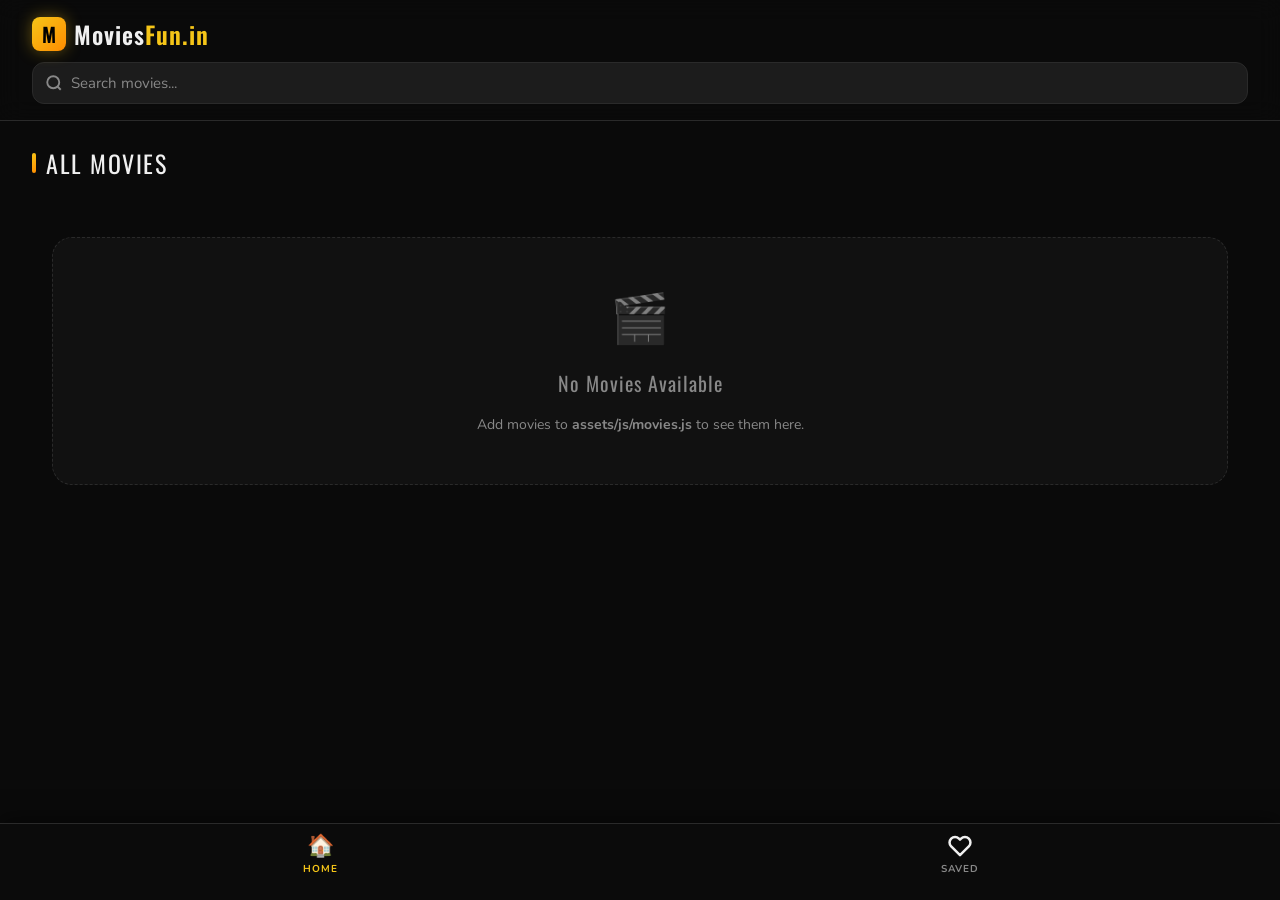
==== index.html @ 2d4340b0 "Update index.html" ====
<!DOCTYPE html>
<html lang="en">
<head>
  <meta charset="UTF-8">
  <meta name="viewport" content="width=device-width, initial-scale=1.0">
  <title>MoviesFun.in -Latest-Movies</title>
  <link rel="stylesheet" href="assets/css/style.css">
  <meta name="description" content="Watch latest movies online for free on MoviesFun.in. High quality streaming and downloads.">
</head>
<body>

<div id="mf-wrap">

  <!-- HEADER -->
  <header id="mf-header">
    <div class="mf-header-top">
      <a class="mf-logo" href="index.html">
        <div class="mf-logo-icon">M</div>
        <span class="mf-logo-text">Movies<span>Fun.in</span></span>
      </a>
    </div>
    <div class="mf-search-bar">
      <svg width="18" height="18" fill="none" viewBox="0 0 24 24" stroke="currentColor" stroke-width="2.5">
        <circle cx="11" cy="11" r="8"/><path d="m21 21-4.35-4.35"/>
      </svg>
      <input type="text" id="mfSearchInput" placeholder="Search movies...">
    </div>
  </header>

  <!-- HOME VIEW -->
  <div id="mf-home-view">

    <!-- SEARCH RESULTS -->
    <div id="mf-search-section">
      <div class="mf-section-header" style="padding-top:24px">
        <div class="mf-section-title">Search Results</div>
        <span class="mf-see-all" id="mfSearchCount"></span>
      </div>
      <div class="mf-grid-section">
        <div class="mf-movies-grid" id="mfSearchGrid"></div>
      </div>
      <div style="height:100px"></div>
    </div>

    <!-- LATEST RELEASES -->
    <div class="mf-section">
      <div class="mf-section-header">
        <div class="mf-section-title">Latest Releases</div>
        <a class="mf-see-all" href="#">See All →</a>
      </div>
      <div class="mf-cards-scroll" id="mfLatestCards">
        <!-- JS rendered -->
      </div>
    </div>

    <!-- ALL MOVIES -->
    <div class="mf-section">
      <div class="mf-section-header">
        <div class="mf-section-title">All Movies</div>
        <span class="mf-see-all" id="mfTotalCount"></span>
      </div>
      <div class="mf-grid-section">
        <div class="mf-movies-grid" id="mfAllGrid">
          <!-- JS rendered -->
        </div>
      </div>
    </div>

    <div style="height: 100px;"></div>
  </div><!-- #mf-home-view -->

  <!-- SAVED VIEW -->
  <div id="mf-saved-view">
    <div class="mf-saved-header">❤️ Liked Movies</div>
    <div class="mf-grid-section">
      <div class="mf-movies-grid" id="mfSavedGrid"></div>
    </div>
    <div style="height: 100px;"></div>
  </div>

  <!-- BOTTOM NAV -->
  <nav class="mf-bottom-nav">
    <div class="mf-nav-item active" id="mf-nav-home" onclick="mfShowHome()">
      <div class="mf-nav-icon">🏠</div>
      <div class="mf-nav-label">Home</div>
    </div>
    <div class="mf-nav-item" id="mf-nav-saved" onclick="mfShowSaved()">
      <div class="mf-nav-icon">
        <svg width="24" height="24" viewBox="0 0 24 24" fill="none" stroke="currentColor" stroke-width="2.5" stroke-linecap="round" stroke-linejoin="round" id="mf-heart-nav"><path d="M20.84 4.61a5.5 5.5 0 0 0-7.78 0L12 5.67l-1.06-1.06a5.5 5.5 0 0 0-7.78 7.78l1.06 1.06L12 21.23l7.78-7.78 1.06-1.06a5.5 5.5 0 0 0 0-7.78z"/></svg>
      </div>
      <div class="mf-nav-label">Saved</div>
    </div>
  </nav>

</div><!-- #mf-wrap -->

<div id="mfToast"></div>

<script src="assets/js/movies.js"></script>
<script src="assets/js/app.js"></script>
</body>
</html>
---- assets/css/style.css ----
@import url('https://fonts.googleapis.com/css2?family=Nunito:wght@400;600;700&family=Oswald:wght@400;600;700&display=swap');

:root {
  --bg: #0a0a0a;
  --surface: #1c1c1c;
  --accent: #f5c518;
  --accent2: #ff4b4b;
  --text: #f0f0f0;
  --muted: #888;
  --border: #2a2a2a;
  --grad: linear-gradient(135deg, #f5c518, #ff8c00);
  --header-height: 120px;
}

/* ── RESET & BASE ── */
* {
  margin: 0;
  padding: 0;
  box-sizing: border-box;
}

html, body {
  background: var(--bg);
  color: var(--text);
  font-family: 'Nunito', sans-serif;
  min-height: 100vh;
  overflow-x: hidden;
  scroll-behavior: smooth;
}

a {
  text-decoration: none;
  color: inherit;
}

button {
  border: none;
  background: none;
  cursor: pointer;
  font-family: inherit;
}

/* ── LAYOUT ── */
#mf-wrap {
  max-width: 1400px;
  margin: 0 auto;
  min-height: 100vh;
  position: relative;
  background: var(--bg);
}

/* ── HEADER ── */
#mf-header {
  position: sticky;
  top: 0;
  z-index: 100;
  background: rgba(10, 10, 10, 0.9);
  backdrop-filter: blur(12px);
  border-bottom: 1px solid var(--border);
  padding: 12px 16px;
  transition: all 0.3s ease;
}

.mf-header-top {
  display: flex;
  align-items: center;
  justify-content: space-between;
}

.mf-logo {
  display: flex;
  align-items: center;
  gap: 8px;
}

.mf-logo-icon {
  width: 34px;
  height: 34px;
  background: var(--grad);
  border-radius: 8px;
  display: flex;
  align-items: center;
  justify-content: center;
  font-family: 'Oswald', sans-serif;
  font-size: 20px;
  color: #000;
  font-weight: 900;
  box-shadow: 0 0 16px rgba(245, 197, 24, 0.4);
}

.mf-logo-text {
  font-family: 'Oswald', sans-serif;
  font-size: 24px;
  letter-spacing: 1px;
  color: var(--text);
  font-weight: 600;
}

.mf-logo-text span {
  color: var(--accent);
}

.mf-search-bar {
  margin-top: 10px;
  display: flex;
  align-items: center;
  background: var(--surface);
  border: 1px solid var(--border);
  border-radius: 12px;
  padding: 0 12px;
  gap: 8px;
  transition: all 0.3s cubic-bezier(0.4, 0, 0.2, 1);
}

.mf-search-bar:focus-within {
  border-color: var(--accent);
  box-shadow: 0 0 0 4px rgba(245, 197, 24, 0.1);
  background: #252525;
}

.mf-search-bar input {
  flex: 1;
  background: none;
  border: none;
  outline: none;
  color: var(--text);
  font-family: 'Nunito', sans-serif;
  font-size: 15px;
  padding: 10px 0;
}

.mf-search-bar input::placeholder {
  color: var(--muted);
}

.mf-search-bar svg {
  color: var(--muted);
  flex-shrink: 0;
}

/* ── SECTIONS ── */
.mf-section {
  margin: 24px 0 0;
  animation: mfFadeUp 0.6s cubic-bezier(0.2, 0.8, 0.2, 1) both;
}

.mf-section-header {
  display: flex;
  align-items: center;
  justify-content: space-between;
  padding: 0 16px;
  margin-bottom: 16px;
}

.mf-section-title {
  font-family: 'Oswald', sans-serif;
  font-size: 20px;
  letter-spacing: 1.5px;
  display: flex;
  align-items: center;
  gap: 10px;
  color: var(--text);
  text-transform: uppercase;
}

.mf-section-title::before {
  content: '';
  width: 4px;
  height: 20px;
  background: var(--grad);
  border-radius: 2px;
}

.mf-see-all {
  font-size: 12px;
  color: var(--accent);
  font-weight: 700;
  letter-spacing: 1px;
  text-transform: uppercase;
  transition: opacity 0.2s;
}

.mf-see-all:hover {
  opacity: 0.8;
}

/* ── HORIZONTAL CARDS ── */
.mf-cards-scroll {
  display: flex;
  gap: 12px;
  padding: 0 16px 8px;
  overflow-x: auto;
  scrollbar-width: none;
  -ms-overflow-style: none;
}

.mf-cards-scroll::-webkit-scrollbar {
  display: none;
}

.mf-movie-card {
  flex-shrink: 0;
  width: 140px;
  transition: transform 0.3s cubic-bezier(0.4, 0, 0.2, 1);
}

.mf-movie-card:hover {
  transform: translateY(-4px);
}

.mf-card-poster {
  width: 100%;
  aspect-ratio: 2/3;
  border-radius: 12px;
  overflow: hidden;
  position: relative;
  background: var(--surface);
  border: 1px solid var(--border);
  box-shadow: 0 4px 12px rgba(0, 0, 0, 0.3);
}

.mf-card-poster img {
  width: 100%;
  height: 100%;
  object-fit: cover;
  transition: transform 0.5s ease;
}

.mf-movie-card:hover .mf-card-poster img {
  transform: scale(1.1);
}

.mf-card-overlay {
  position: absolute;
  inset: 0;
  background: linear-gradient(to top, rgba(0, 0, 0, 0.8) 0%, transparent 60%);
  opacity: 0;
  transition: opacity 0.3s;
  display: flex;
  align-items: center;
  justify-content: center;
}

.mf-movie-card:hover .mf-card-overlay {
  opacity: 1;
}

.mf-play-btn {
  width: 44px;
  height: 44px;
  background: var(--grad);
  border-radius: 50%;
  display: flex;
  align-items: center;
  justify-content: center;
  color: #000;
  font-size: 16px;
  transform: scale(0.8);
  transition: transform 0.3s;
}

.mf-movie-card:hover .mf-play-btn {
  transform: scale(1);
}

.mf-card-badge {
  position: absolute;
  top: 8px;
  left: 8px;
  background: var(--accent2);
  color: #fff;
  font-size: 10px;
  font-weight: 800;
  padding: 2px 8px;
  border-radius: 4px;
  text-transform: uppercase;
  z-index: 2;
}

.mf-card-badge.hd {
  background: rgba(0, 0, 0, 0.7);
  color: var(--accent);
  border: 1px solid var(--accent);
  left: auto;
  right: 8px;
}

.mf-card-info {
  padding: 10px 4px 0;
}

.mf-card-title {
  font-size: 14px;
  font-weight: 700;
  white-space: nowrap;
  overflow: hidden;
  text-overflow: ellipsis;
  color: var(--text);
}

.mf-card-year {
  font-size: 12px;
  color: var(--accent);
  font-weight: 600;
  margin-top: 2px;
}

/* ── GRID ── */
.mf-grid-section {
  padding: 0 16px;
}

.mf-movies-grid {
  display: grid;
  grid-template-columns: repeat(2, 1fr);
  gap: 12px;
}

.mf-grid-card {
  transition: transform 0.3s;
}

.mf-grid-card:hover {
  transform: translateY(-4px);
}

.mf-grid-poster {
  width: 100%;
  aspect-ratio: 2/3;
  border-radius: 10px;
  overflow: hidden;
  position: relative;
  background: var(--surface);
  border: 1px solid var(--border);
  box-shadow: 0 4px 16px rgba(0, 0, 0, 0.5);
}

.mf-grid-poster img {
  width: 100%;
  height: 100%;
  object-fit: cover;
  transition: transform 0.5s ease;
}

.mf-grid-card:hover .mf-grid-poster img {
  transform: scale(1.1);
}

.mf-grid-title {
  font-size: 13px;
  font-weight: 700;
  margin-top: 8px;
  white-space: nowrap;
  overflow: hidden;
  text-overflow: ellipsis;
  color: #fff;
}

.mf-grid-year {
  font-size: 12px;
  color: var(--accent);
  font-weight: 700;
  margin-top: 2px;
}

/* ── SAVE BUTTON ── */
.mf-save-btn {
  position: absolute;
  top: 8px;
  right: 8px;
  width: 32px;
  height: 32px;
  background: rgba(0, 0, 0, 0.6);
  backdrop-filter: blur(8px);
  border-radius: 50%;
  display: flex;
  align-items: center;
  justify-content: center;
  z-index: 5;
  transition: all 0.2s;
  border: 1px solid rgba(255, 255, 255, 0.1);
}

.mf-save-btn:hover {
  background: rgba(0, 0, 0, 0.8);
  transform: scale(1.1);
}

.mf-save-btn svg {
  width: 16px;
  height: 16px;
  fill: none;
  stroke: #fff;
  stroke-width: 2.5;
  transition: all 0.2s;
}

.mf-save-btn.saved {
  background: var(--accent2);
  border-color: var(--accent2);
}

.mf-save-btn.saved svg {
  fill: #fff;
  stroke: #fff;
}

/* ── SEARCH & VIEWS ── */
#mf-search-section, #mf-saved-view {
  display: none;
}

#mf-search-section.active, #mf-saved-view.active {
  display: block;
}

.mf-saved-header {
  display: flex;
  align-items: center;
  gap: 10px;
  padding: 24px 16px 16px;
  font-family: 'Oswald', sans-serif;
  font-size: 22px;
  letter-spacing: 2px;
  color: var(--text);
  text-transform: uppercase;
}

.mf-saved-header::before {
  content: '';
  width: 4px;
  height: 24px;
  background: var(--grad);
  border-radius: 2px;
}

/* ── EMPTY STATES ── */
.mf-empty-wrap {
  padding: 40px 20px;
  grid-column: 1 / -1;
}

.mf-empty-state {
  display: flex;
  flex-direction: column;
  align-items: center;
  justify-content: center;
  padding: 48px 24px;
  gap: 16px;
  text-align: center;
  border: 1px dashed var(--border);
  border-radius: 20px;
  background: rgba(28, 28, 28, 0.4);
}

.mf-empty-icon {
  font-size: 48px;
  opacity: 0.5;
}

.mf-empty-title {
  font-family: 'Oswald', sans-serif;
  font-size: 20px;
  letter-spacing: 1px;
  color: var(--muted);
}

.mf-empty-sub {
  font-size: 14px;
  color: var(--muted);
  line-height: 1.6;
}

/* ── BOTTOM NAV ── */
.mf-bottom-nav {
  position: fixed;
  bottom: 0;
  left: 50%;
  transform: translateX(-50%);
  width: 100%;
  max-width: 1400px;
  background: rgba(12, 12, 12, 0.95);
  backdrop-filter: blur(20px);
  border-top: 1px solid var(--border);
  display: flex;
  padding: 10px 0 24px;
  z-index: 100;
  box-shadow: 0 -4px 20px rgba(0, 0, 0, 0.5);
}

.mf-nav-item {
  flex: 1;
  display: flex;
  flex-direction: column;
  align-items: center;
  gap: 4px;
  transition: transform 0.2s;
}

.mf-nav-item:active {
  transform: scale(0.9);
}

.mf-nav-icon {
  font-size: 22px;
  height: 24px;
  display: flex;
  align-items: center;
}

.mf-nav-label {
  font-size: 10px;
  font-weight: 700;
  color: var(--muted);
  letter-spacing: 1px;
  text-transform: uppercase;
}

.mf-nav-item.active .mf-nav-label {
  color: var(--accent);
}

.mf-nav-item.active .mf-nav-icon svg {
  stroke: var(--accent);
}

/* ── DETAIL PAGE (single.php) ── */
.mfs-wrap {
  max-width: 900px;
  margin: 0 auto;
  padding-bottom: 100px;
  min-height: 100vh;
}

.mfs-topbar {
  position: sticky;
  top: 0;
  z-index: 100;
  background: rgba(10, 10, 10, 0.95);
  backdrop-filter: blur(12px);
  border-bottom: 1px solid var(--border);
  padding: 14px 20px;
  display: flex;
  align-items: center;
  gap: 16px;
}

.mfs-back {
  display: flex;
  align-items: center;
  justify-content: center;
  width: 36px;
  height: 36px;
  background: var(--surface);
  border-radius: 10px;
  color: var(--text);
  border: 1px solid var(--border);
  font-size: 18px;
}

.mfs-topbar-title {
  font-family: 'Oswald', sans-serif;
  font-size: 18px;
  font-weight: 600;
  white-space: nowrap;
  overflow: hidden;
  text-overflow: ellipsis;
  flex: 1;
}

.mfs-hero {
  position: relative;
  width: 100%;
  min-height: 280px;
  display: flex;
  align-items: flex-end;
  padding: 24px;
}

.mfs-backdrop {
  position: absolute;
  inset: 0;
  overflow: hidden;
}

.mfs-backdrop img {
  width: 100%;
  height: 100%;
  object-fit: cover;
  filter: blur(30px) brightness(0.4);
  transform: scale(1.2);
}

.mfs-backdrop-overlay {
  position: absolute;
  inset: 0;
  background: linear-gradient(to bottom, transparent, rgba(10, 10, 10, 1));
}

.mfs-hero-inner {
  position: relative;
  display: flex;
  gap: 20px;
  align-items: flex-end;
  width: 100%;
}

.mfs-poster {
  width: 120px;
  aspect-ratio: 2/3;
  border-radius: 12px;
  overflow: hidden;
  border: 2px solid var(--border);
  box-shadow: 0 12px 40px rgba(0, 0, 0, 0.8);
  background: var(--surface);
}

.mfs-poster img {
  width: 100%;
  height: 100%;
  object-fit: cover;
}

.mfs-info {
  flex: 1;
}

.mfs-title {
  font-family: 'Oswald', sans-serif;
  font-size: 24px;
  font-weight: 700;
  color: #fff;
  margin-bottom: 12px;
  line-height: 1.2;
}

.mfs-badges {
  display: flex;
  flex-wrap: wrap;
  gap: 8px;
}

.mfs-badge {
  background: rgba(28, 28, 28, 0.6);
  border: 1px solid var(--border);
  color: var(--muted);
  font-size: 11px;
  font-weight: 800;
  padding: 4px 10px;
  border-radius: 6px;
  text-transform: uppercase;
}

.mfs-badge.year, .mfs-badge.hd {
  color: var(--accent);
  border-color: var(--accent);
}

.mfs-content {
  padding: 32px 20px;
}

.mfs-content-body {
  color: #ccc;
  font-size: 16px;
  line-height: 1.8;
}

.mfs-content-body p {
  margin-bottom: 20px;
}

.mfs-content-body h1, .mfs-content-body h2, .mfs-content-body h3 {
  font-family: 'Oswald', sans-serif;
  color: #fff;
  margin: 32px 0 16px;
  letter-spacing: 1px;
  text-transform: uppercase;
}

.mfs-content-body a {
  color: var(--accent);
  font-weight: 700;
}

.mfs-content-body iframe, .mfs-content-body video {
  width: 100%;
  aspect-ratio: 16/9;
  border-radius: 16px;
  margin: 24px 0;
  border: 1px solid var(--border);
  box-shadow: 0 8px 32px rgba(0, 0, 0, 0.4);
}

/* ── UTILS ── */
.hidden { display: none !important; }

@keyframes mfFadeUp {
  from { opacity: 0; transform: translateY(20px); }
  to { opacity: 1; transform: translateY(0); }
}

/* ── RESPONSIVE ── */
@media (min-width: 768px) {
  #mf-header { padding: 16px 32px; }
  .mf-section-header { padding: 0 32px; }
  .mf-section-title { font-size: 24px; }
  .mf-grid-section { padding: 0 32px; }
  .mf-cards-scroll { gap: 20px; padding: 0 32px 12px; }
  .mf-movie-card { width: 180px; }
  .mf-movies-grid { grid-template-columns: repeat(4, 1fr); gap: 20px; }
  .mfs-wrap { padding-top: 40px; }
  .mfs-poster { width: 180px; }
  .mfs-title { font-size: 36px; }
}

@media (min-width: 1200px) {
  .mf-movies-grid { grid-template-columns: repeat(6, 1fr); }
}

/* ── TOAST ── */
#mfToast {
  position: fixed;
  bottom: 90px;
  left: 50%;
  transform: translateX(-50%) translateY(10px);
  background: #1a1a1a;
  color: #fff;
  padding: 12px 24px;
  border-radius: 30px;
  font-size: 14px;
  font-weight: 700;
  z-index: 9999;
  pointer-events: none;
  opacity: 0;
  transition: all 0.3s cubic-bezier(0.18, 0.89, 0.32, 1.28);
  border: 1px solid var(--border);
  box-shadow: 0 8px 24px rgba(0,0,0,0.5);
  white-space: nowrap;
}

#mfToast.show {
  opacity: 1;
  transform: translateX(-50%) translateY(0);
}
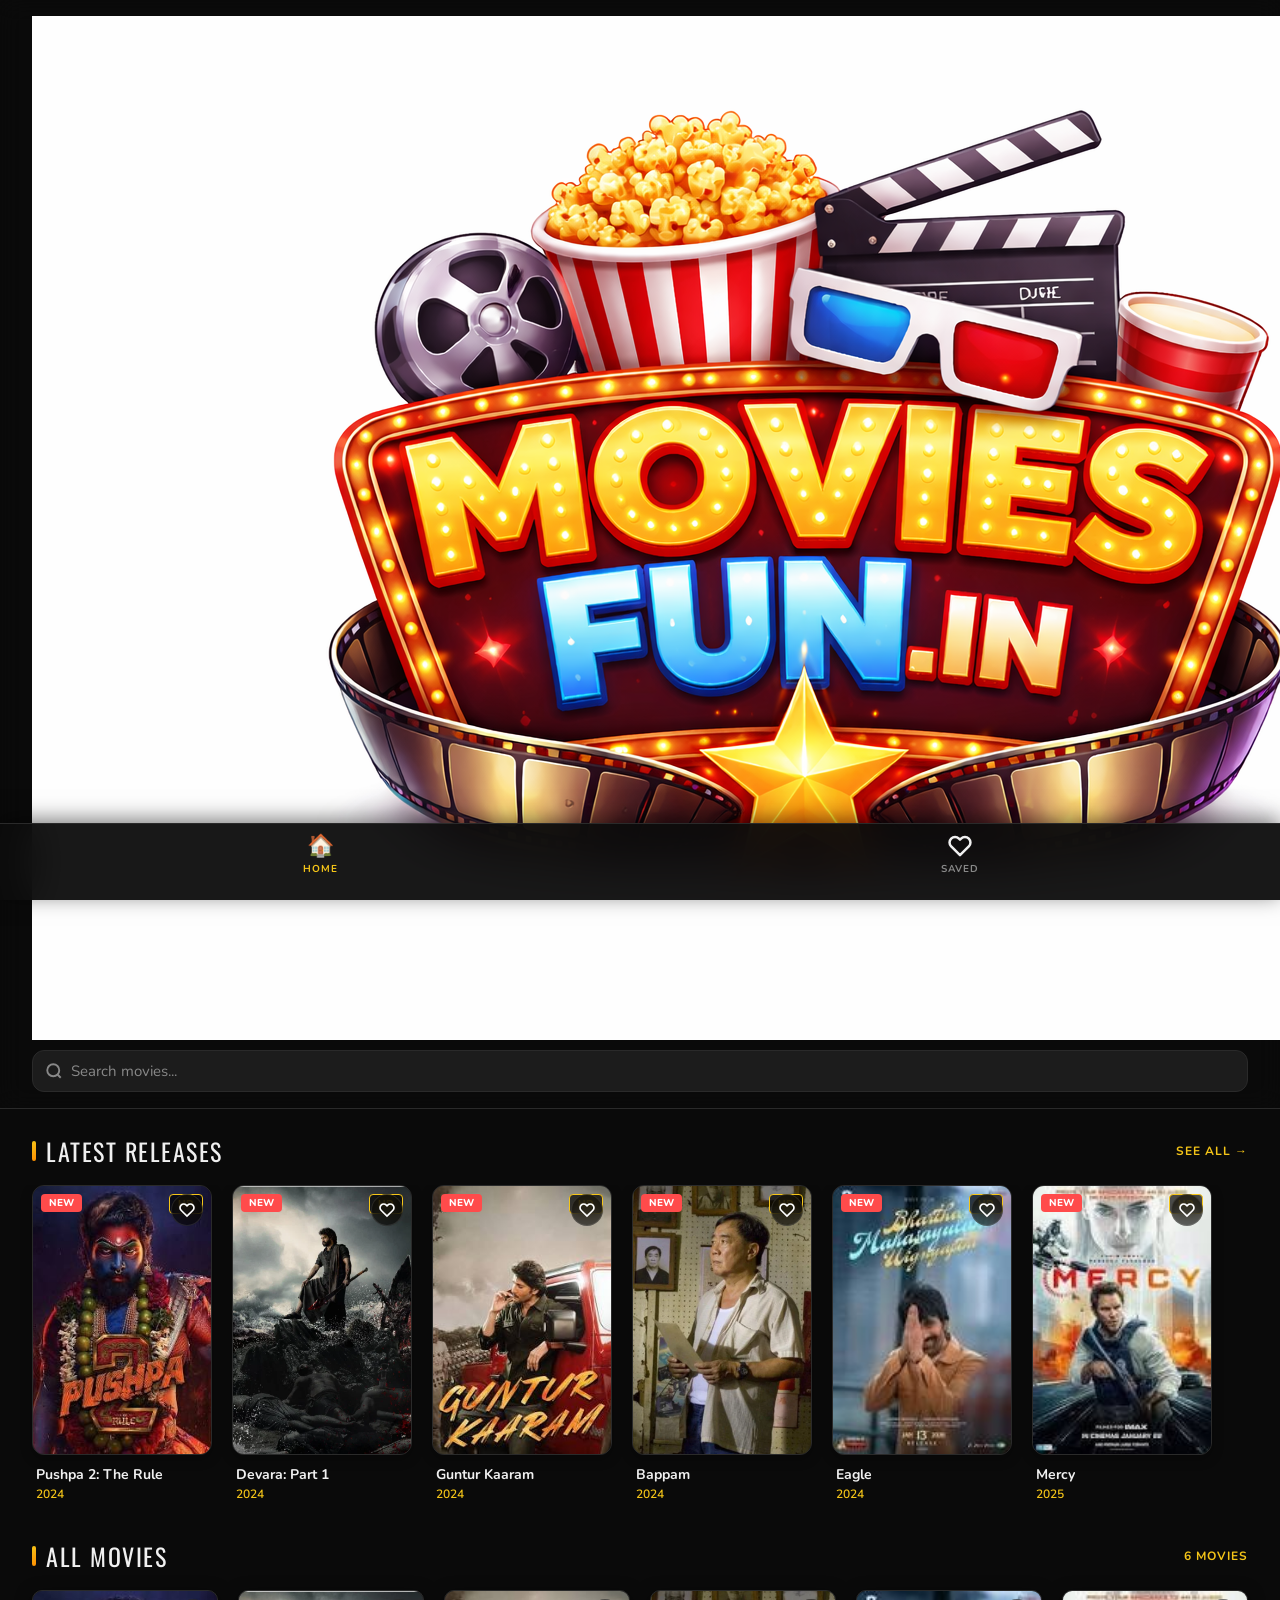
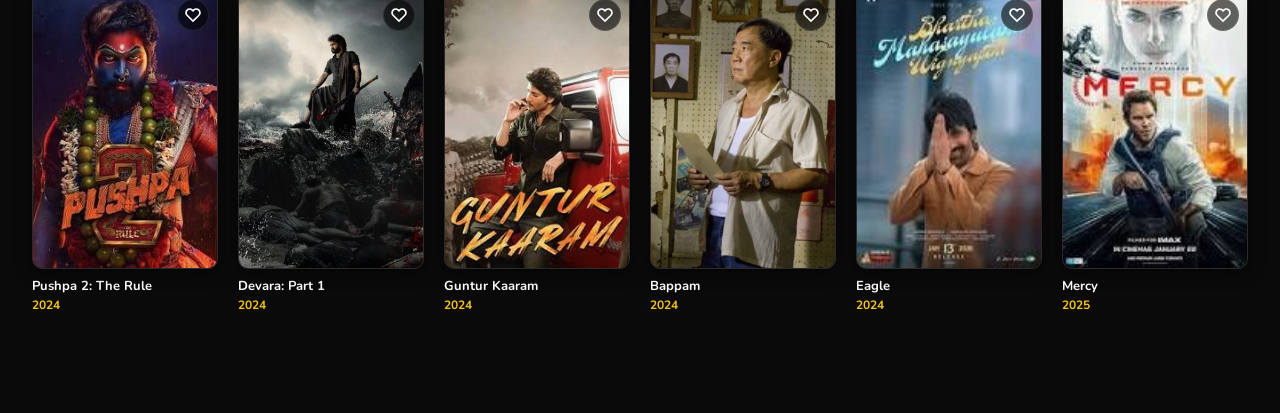
==== commit 9f3d3890: "Integrate Google Analytics and AdSense scripts Added Google Analytics and AdSense scripts to the hea" ====
--- a/index.html
+++ b/index.html
@@ -1,6 +1,17 @@
 <!DOCTYPE html>
 <html lang="en">
 <head>
+     <!-- Google tag (gtag.js) -->
+<script async src="https://www.googletagmanager.com/gtag/js?id=G-2K7Y53VW21"></script>
+<script>
+  window.dataLayer = window.dataLayer || [];
+  function gtag(){dataLayer.push(arguments);}
+  gtag('js', new Date());
+
+  gtag('config', 'G-2K7Y53VW21');
+</script>
+<script async src="https://pagead2.googlesyndication.com/pagead/js/adsbygoogle.js?client=ca-pub-8710423330759174"
+     crossorigin="anonymous"></script>
   <meta charset="UTF-8">
   <meta name="viewport" content="width=device-width, initial-scale=1.0">
   <title>MoviesFun.in -Latest-Movies</title>
@@ -15,8 +26,7 @@
   <header id="mf-header">
     <div class="mf-header-top">
       <a class="mf-logo" href="index.html">
-        <div class="mf-logo-icon">M</div>
-        <span class="mf-logo-text">Movies<span>Fun.in</span></span>
+        <img src="assets/img/logo.png" alt="MoviesFun.in Logo">
       </a>
     </div>
     <div class="mf-search-bar">
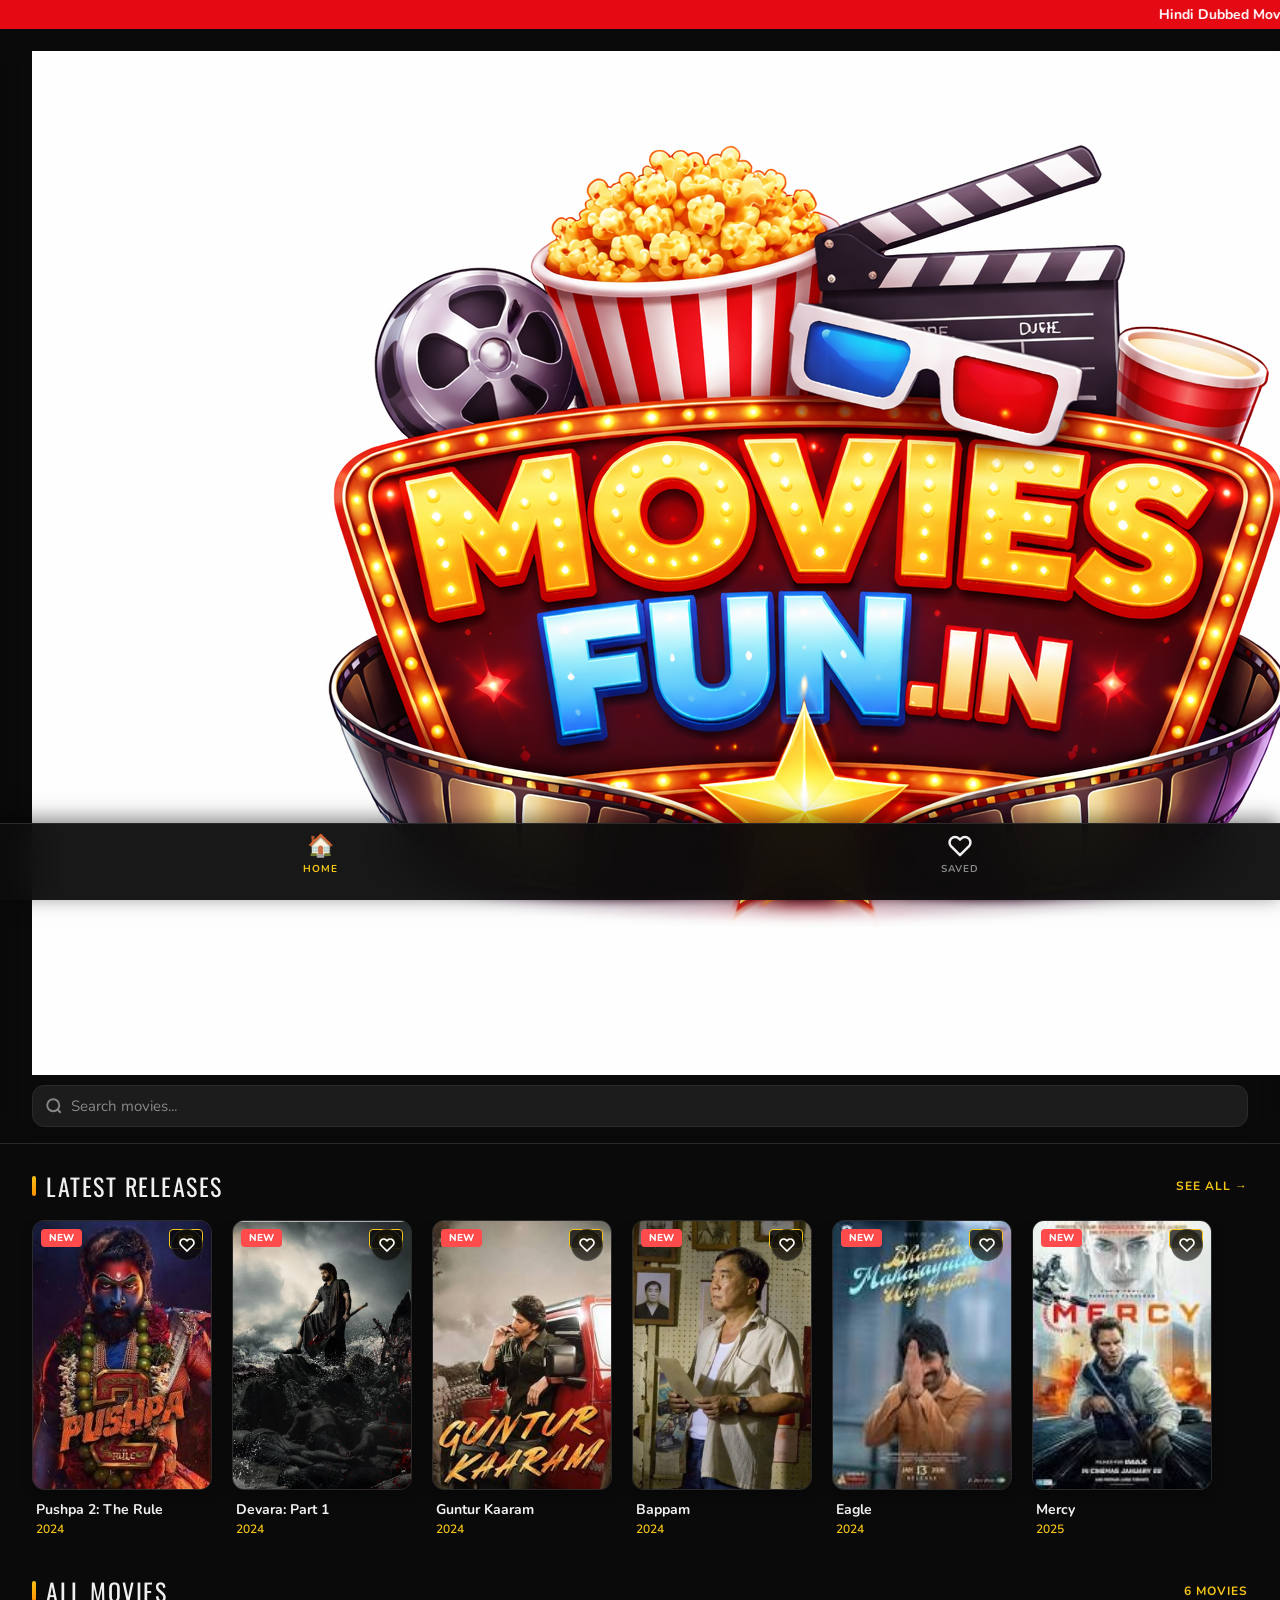
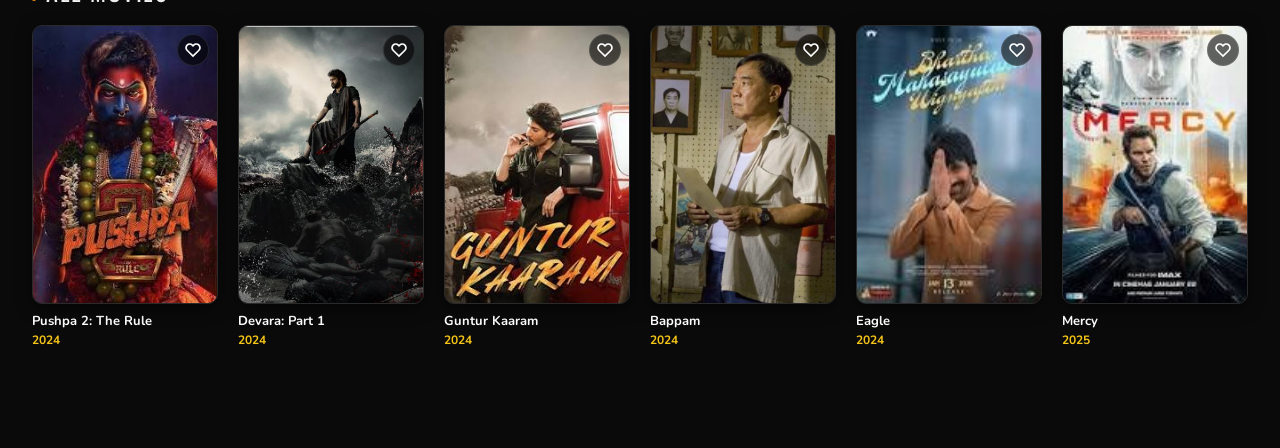
==== commit 4f253426: "Add scrolling marquee for Hindi Dubbed Movies" ====
--- a/index.html
+++ b/index.html
@@ -21,6 +21,11 @@
 <body>
 
 <div id="mf-wrap">
+
+  <!-- Scrolling Text -->
+  <marquee style="background-color: #e50914; color: white; padding: 5px 0; font-weight: bold; font-size: 14px;">
+    Hindi Dubbed Movies &nbsp;&nbsp;&nbsp;&nbsp;&nbsp;&nbsp;&nbsp;&nbsp; &bull; &nbsp;&nbsp;&nbsp;&nbsp;&nbsp;&nbsp;&nbsp;&nbsp; Hindi Dubbed Movies &nbsp;&nbsp;&nbsp;&nbsp;&nbsp;&nbsp;&nbsp;&nbsp; &bull; &nbsp;&nbsp;&nbsp;&nbsp;&nbsp;&nbsp;&nbsp;&nbsp; Hindi Dubbed Movies &nbsp;&nbsp;&nbsp;&nbsp;&nbsp;&nbsp;&nbsp;&nbsp; &bull; &nbsp;&nbsp;&nbsp;&nbsp;&nbsp;&nbsp;&nbsp;&nbsp; Hindi Dubbed Movies &nbsp;&nbsp;&nbsp;&nbsp;&nbsp;&nbsp;&nbsp;&nbsp; &bull; &nbsp;&nbsp;&nbsp;&nbsp;&nbsp;&nbsp;&nbsp;&nbsp; Hindi Dubbed Movies &nbsp;&nbsp;&nbsp;&nbsp;&nbsp;&nbsp;&nbsp;&nbsp; &bull; &nbsp;&nbsp;&nbsp;&nbsp;&nbsp;&nbsp;&nbsp;&nbsp; Hindi Dubbed Movies &nbsp;&nbsp;&nbsp;&nbsp;&nbsp;&nbsp;&nbsp;&nbsp; &bull; &nbsp;&nbsp;&nbsp;&nbsp;&nbsp;&nbsp;&nbsp;&nbsp; Hindi Dubbed Movies &nbsp;&nbsp;&nbsp;&nbsp;&nbsp;&nbsp;&nbsp;&nbsp; &bull; &nbsp;&nbsp;&nbsp;&nbsp;&nbsp;&nbsp;&nbsp;&nbsp; Hindi Dubbed Movies
+  </marquee>
 
   <!-- HEADER -->
   <header id="mf-header">
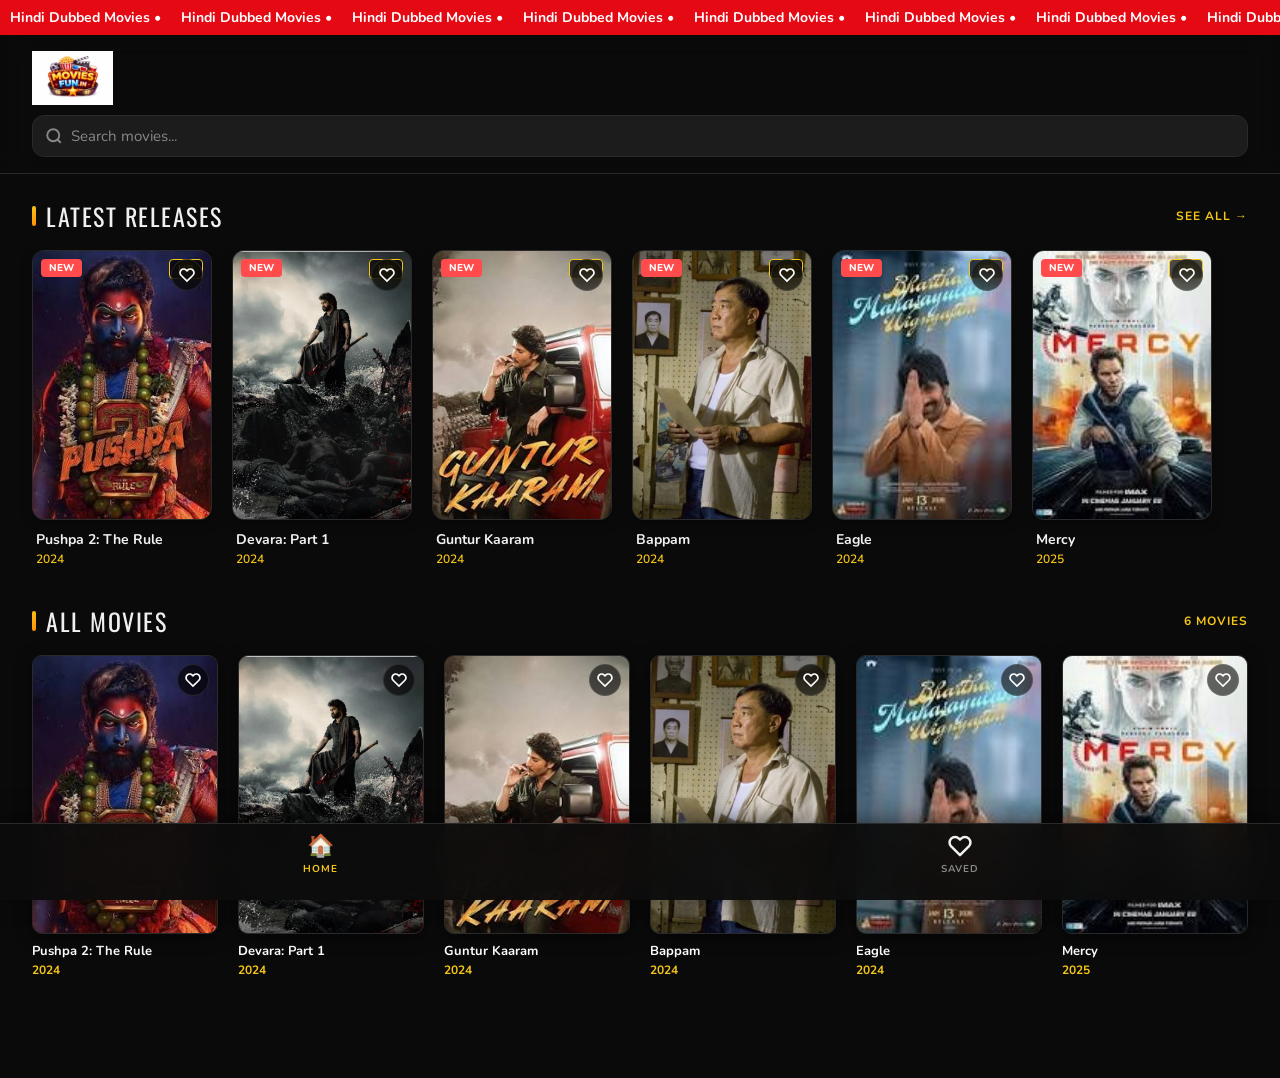
==== commit a0e9aa31: "Improve scrolling marquee: continuous CSS animation, faster speed for mobile" ====
--- a/index.html
+++ b/index.html
@@ -22,10 +22,25 @@
 
 <div id="mf-wrap">
 
-  <!-- Scrolling Text -->
-  <marquee style="background-color: #e50914; color: white; padding: 5px 0; font-weight: bold; font-size: 14px;">
-    Hindi Dubbed Movies &nbsp;&nbsp;&nbsp;&nbsp;&nbsp;&nbsp;&nbsp;&nbsp; &bull; &nbsp;&nbsp;&nbsp;&nbsp;&nbsp;&nbsp;&nbsp;&nbsp; Hindi Dubbed Movies &nbsp;&nbsp;&nbsp;&nbsp;&nbsp;&nbsp;&nbsp;&nbsp; &bull; &nbsp;&nbsp;&nbsp;&nbsp;&nbsp;&nbsp;&nbsp;&nbsp; Hindi Dubbed Movies &nbsp;&nbsp;&nbsp;&nbsp;&nbsp;&nbsp;&nbsp;&nbsp; &bull; &nbsp;&nbsp;&nbsp;&nbsp;&nbsp;&nbsp;&nbsp;&nbsp; Hindi Dubbed Movies &nbsp;&nbsp;&nbsp;&nbsp;&nbsp;&nbsp;&nbsp;&nbsp; &bull; &nbsp;&nbsp;&nbsp;&nbsp;&nbsp;&nbsp;&nbsp;&nbsp; Hindi Dubbed Movies &nbsp;&nbsp;&nbsp;&nbsp;&nbsp;&nbsp;&nbsp;&nbsp; &bull; &nbsp;&nbsp;&nbsp;&nbsp;&nbsp;&nbsp;&nbsp;&nbsp; Hindi Dubbed Movies &nbsp;&nbsp;&nbsp;&nbsp;&nbsp;&nbsp;&nbsp;&nbsp; &bull; &nbsp;&nbsp;&nbsp;&nbsp;&nbsp;&nbsp;&nbsp;&nbsp; Hindi Dubbed Movies &nbsp;&nbsp;&nbsp;&nbsp;&nbsp;&nbsp;&nbsp;&nbsp; &bull; &nbsp;&nbsp;&nbsp;&nbsp;&nbsp;&nbsp;&nbsp;&nbsp; Hindi Dubbed Movies
-  </marquee>
+  <!-- Continuous Scrolling Text -->
+  <div class="marquee-container">
+    <div class="marquee-content">
+      <span>Hindi Dubbed Movies &bull;</span>
+      <span>Hindi Dubbed Movies &bull;</span>
+      <span>Hindi Dubbed Movies &bull;</span>
+      <span>Hindi Dubbed Movies &bull;</span>
+      <span>Hindi Dubbed Movies &bull;</span>
+      <span>Hindi Dubbed Movies &bull;</span>
+    </div>
+    <div class="marquee-content" aria-hidden="true">
+      <span>Hindi Dubbed Movies &bull;</span>
+      <span>Hindi Dubbed Movies &bull;</span>
+      <span>Hindi Dubbed Movies &bull;</span>
+      <span>Hindi Dubbed Movies &bull;</span>
+      <span>Hindi Dubbed Movies &bull;</span>
+      <span>Hindi Dubbed Movies &bull;</span>
+    </div>
+  </div>
 
   <!-- HEADER -->
   <header id="mf-header">
--- a/assets/css/style.css
+++ b/assets/css/style.css
@@ -73,31 +73,15 @@
   gap: 8px;
 }
 
-.mf-logo-icon {
-  width: 34px;
-  height: 34px;
-  background: var(--grad);
-  border-radius: 8px;
-  display: flex;
-  align-items: center;
-  justify-content: center;
-  font-family: 'Oswald', sans-serif;
-  font-size: 20px;
-  color: #000;
-  font-weight: 900;
-  box-shadow: 0 0 16px rgba(245, 197, 24, 0.4);
-}
-
-.mf-logo-text {
-  font-family: 'Oswald', sans-serif;
-  font-size: 24px;
-  letter-spacing: 1px;
-  color: var(--text);
-  font-weight: 600;
-}
-
-.mf-logo-text span {
-  color: var(--accent);
+.mf-logo img {
+  height: 54px;
+  width: auto;
+  display: block;
+  transition: transform 0.3s ease;
+}
+
+.mf-logo:hover img {
+  transform: scale(1.05);
 }
 
 .mf-search-bar {
@@ -743,3 +727,32 @@
   opacity: 1;
   transform: translateX(-50%) translateY(0);
 }
+
+/* ── CONTINUOUS MARQUEE ── */
+.marquee-container {
+  overflow: hidden;
+  white-space: nowrap;
+  background-color: #e50914;
+  color: white;
+  padding: 8px 0;
+  display: flex;
+  align-items: center;
+  width: 100%;
+}
+
+.marquee-content {
+  display: flex;
+  flex-shrink: 0;
+  animation: scroll-marquee 10s linear infinite;
+  font-weight: bold;
+  font-size: 14px;
+}
+
+.marquee-content span {
+  padding: 0 10px;
+}
+
+@keyframes scroll-marquee {
+  0% { transform: translateX(100%); }
+  100% { transform: translateX(-100%); }
+}
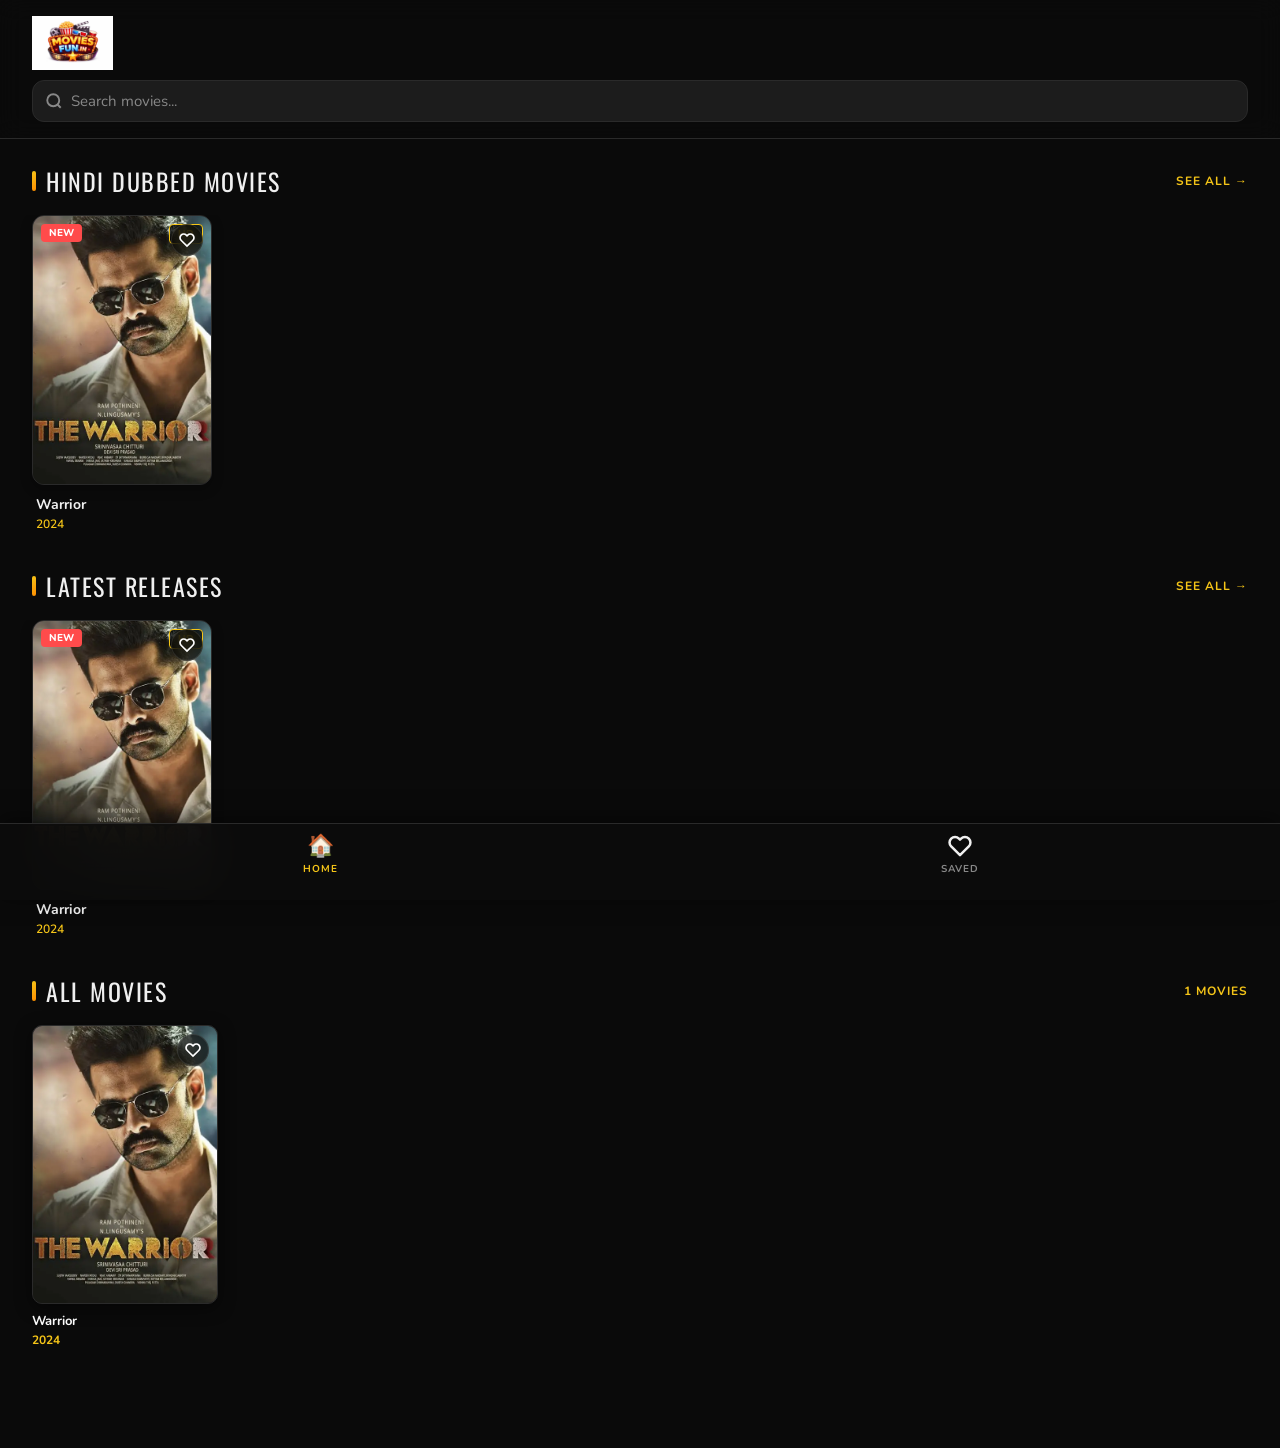
==== commit 231c41eb: "Add Hindi Dubbed section and remove other movies" ====
--- a/index.html
+++ b/index.html
@@ -1,15 +1,6 @@
 <!DOCTYPE html>
 <html lang="en">
 <head>
-     <!-- Google tag (gtag.js) -->
-<script async src="https://www.googletagmanager.com/gtag/js?id=G-2K7Y53VW21"></script>
-<script>
-  window.dataLayer = window.dataLayer || [];
-  function gtag(){dataLayer.push(arguments);}
-  gtag('js', new Date());
-
-  gtag('config', 'G-2K7Y53VW21');
-</script>
 <script async src="https://pagead2.googlesyndication.com/pagead/js/adsbygoogle.js?client=ca-pub-8710423330759174"
      crossorigin="anonymous"></script>
   <meta charset="UTF-8">
@@ -21,26 +12,6 @@
 <body>
 
 <div id="mf-wrap">
-
-  <!-- Continuous Scrolling Text -->
-  <div class="marquee-container">
-    <div class="marquee-content">
-      <span>Hindi Dubbed Movies &bull;</span>
-      <span>Hindi Dubbed Movies &bull;</span>
-      <span>Hindi Dubbed Movies &bull;</span>
-      <span>Hindi Dubbed Movies &bull;</span>
-      <span>Hindi Dubbed Movies &bull;</span>
-      <span>Hindi Dubbed Movies &bull;</span>
-    </div>
-    <div class="marquee-content" aria-hidden="true">
-      <span>Hindi Dubbed Movies &bull;</span>
-      <span>Hindi Dubbed Movies &bull;</span>
-      <span>Hindi Dubbed Movies &bull;</span>
-      <span>Hindi Dubbed Movies &bull;</span>
-      <span>Hindi Dubbed Movies &bull;</span>
-      <span>Hindi Dubbed Movies &bull;</span>
-    </div>
-  </div>
 
   <!-- HEADER -->
   <header id="mf-header">
@@ -70,6 +41,17 @@
         <div class="mf-movies-grid" id="mfSearchGrid"></div>
       </div>
       <div style="height:100px"></div>
+    </div>
+
+    <!-- HINDI DUBBED MOVIES -->
+    <div class="mf-section" id="mf-hindi-dubbed-section">
+      <div class="mf-section-header">
+        <div class="mf-section-title">Hindi Dubbed Movies</div>
+        <a class="mf-see-all" href="#">See All →</a>
+      </div>
+      <div class="mf-cards-scroll" id="mfHindiCards">
+        <!-- JS rendered -->
+      </div>
     </div>
 
     <!-- LATEST RELEASES -->
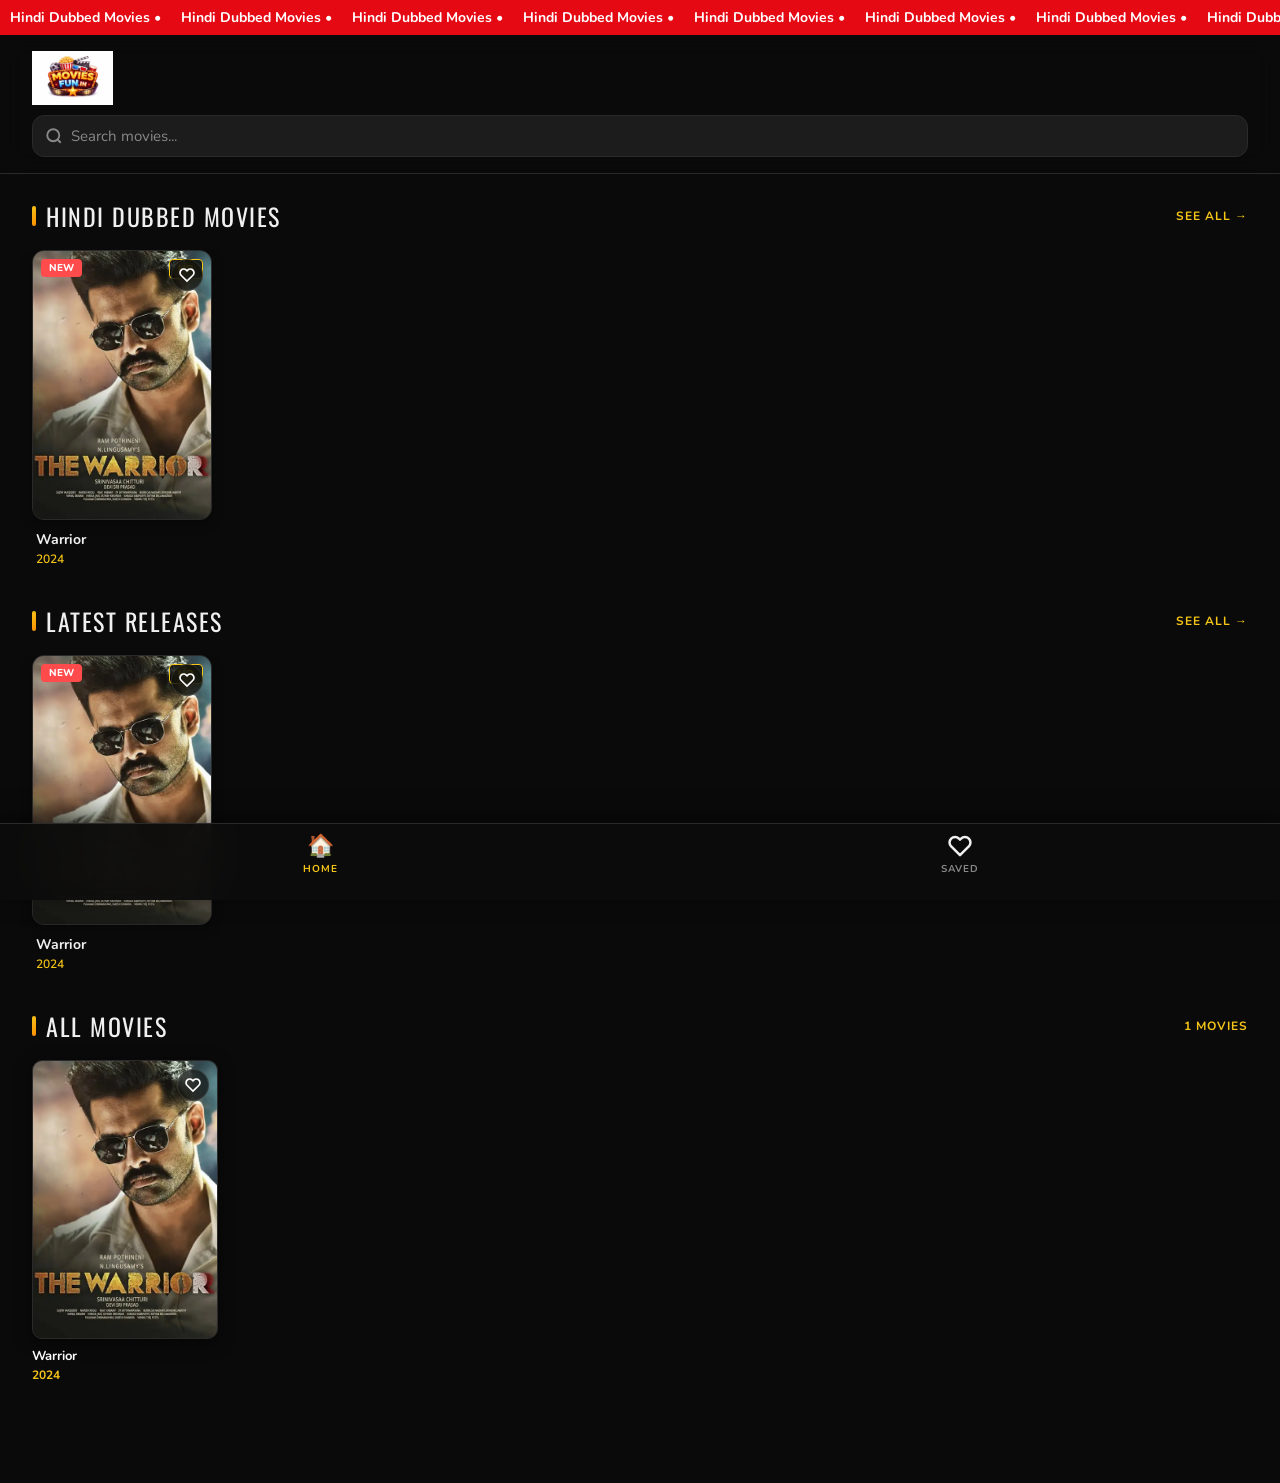
==== commit ab6e3663: "Merge branch 'master' of https://github.com/anka-eng/linkmovies" ====
--- a/index.html
+++ b/index.html
@@ -1,6 +1,15 @@
 <!DOCTYPE html>
 <html lang="en">
 <head>
+     <!-- Google tag (gtag.js) -->
+<script async src="https://www.googletagmanager.com/gtag/js?id=G-2K7Y53VW21"></script>
+<script>
+  window.dataLayer = window.dataLayer || [];
+  function gtag(){dataLayer.push(arguments);}
+  gtag('js', new Date());
+
+  gtag('config', 'G-2K7Y53VW21');
+</script>
 <script async src="https://pagead2.googlesyndication.com/pagead/js/adsbygoogle.js?client=ca-pub-8710423330759174"
      crossorigin="anonymous"></script>
   <meta charset="UTF-8">
@@ -12,6 +21,26 @@
 <body>
 
 <div id="mf-wrap">
+
+  <!-- Continuous Scrolling Text -->
+  <div class="marquee-container">
+    <div class="marquee-content">
+      <span>Hindi Dubbed Movies &bull;</span>
+      <span>Hindi Dubbed Movies &bull;</span>
+      <span>Hindi Dubbed Movies &bull;</span>
+      <span>Hindi Dubbed Movies &bull;</span>
+      <span>Hindi Dubbed Movies &bull;</span>
+      <span>Hindi Dubbed Movies &bull;</span>
+    </div>
+    <div class="marquee-content" aria-hidden="true">
+      <span>Hindi Dubbed Movies &bull;</span>
+      <span>Hindi Dubbed Movies &bull;</span>
+      <span>Hindi Dubbed Movies &bull;</span>
+      <span>Hindi Dubbed Movies &bull;</span>
+      <span>Hindi Dubbed Movies &bull;</span>
+      <span>Hindi Dubbed Movies &bull;</span>
+    </div>
+  </div>
 
   <!-- HEADER -->
   <header id="mf-header">
